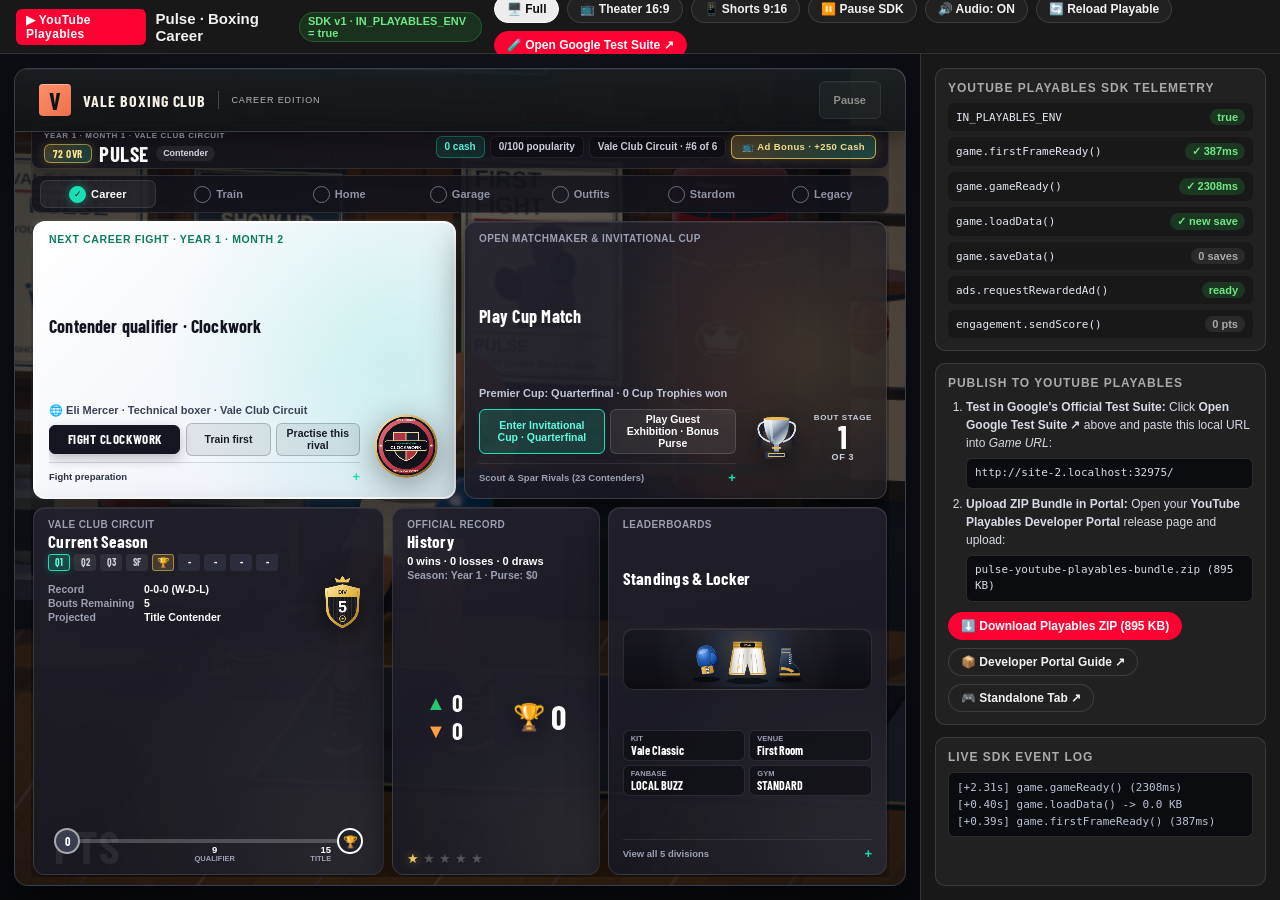
==== youtube-playables.html @ ed508083 "Deploy Pulse: Boxing Career YouTube Playables build" ====
<!doctype html>
<html lang="en">
  <head>
    <meta charset="UTF-8" />
    <meta name="viewport" content="width=device-width, initial-scale=1" />
    <title>YouTube Playables · Pulse: Boxing Career</title>
    <link rel="icon" type="image/svg+xml" href="./icon.svg" />
    <style>
      :root {
        --yt-bg: #0f0f0f;
        --yt-surface: #181818;
        --yt-elevated: #212121;
        --yt-border: rgba(255, 255, 255, 0.12);
        --yt-red: #ff0033;
        --yt-mint: #2ba640;
        --yt-gold: #f5c542;
        --yt-text: #f1f1f1;
        --yt-muted: #aaaaaa;
      }
      * { box-sizing: border-box; }
      body {
        margin: 0;
        height: 100dvh;
        display: flex;
        flex-direction: column;
        background: var(--yt-bg);
        color: var(--yt-text);
        font-family: Roboto, -apple-system, BlinkMacSystemFont, "Segoe UI", Arial, sans-serif;
        overflow: hidden;
      }
      /* Top YouTube Playables Header */
      .yt-header {
        height: 54px;
        flex-shrink: 0;
        display: flex;
        align-items: center;
        justify-content: space-between;
        padding: 0 16px;
        background: var(--yt-surface);
        border-bottom: 1px solid var(--yt-border);
        gap: 12px;
      }
      .yt-brand {
        display: flex;
        align-items: center;
        gap: 10px;
      }
      .yt-logo-pill {
        display: inline-flex;
        align-items: center;
        gap: 6px;
        padding: 4px 10px;
        border-radius: 6px;
        background: var(--yt-red);
        color: #fff;
        font-weight: 800;
        font-size: 12px;
        letter-spacing: 0.03em;
      }
      .yt-game-title {
        font-size: 15px;
        font-weight: 700;
      }
      .yt-game-sub {
        font-size: 11px;
        color: var(--yt-muted);
        padding: 2px 8px;
        border-radius: 99px;
        background: rgba(43, 166, 64, 0.18);
        color: #6ee787;
        border: 1px solid rgba(43, 166, 64, 0.4);
        font-weight: 600;
      }
      .yt-controls {
        display: flex;
        align-items: center;
        gap: 8px;
        flex-wrap: wrap;
      }
      .yt-btn {
        appearance: none;
        border: 1px solid var(--yt-border);
        background: var(--yt-elevated);
        color: var(--yt-text);
        padding: 6px 12px;
        border-radius: 18px;
        font-size: 12px;
        font-weight: 600;
        cursor: pointer;
        display: inline-flex;
        align-items: center;
        gap: 6px;
        text-decoration: none;
        transition: background 0.15s ease, border-color 0.15s ease;
      }
      .yt-btn:hover {
        background: #303030;
        border-color: rgba(255, 255, 255, 0.28);
      }
      .yt-btn[data-active="true"] {
        background: rgba(255, 255, 255, 0.92);
        color: #0f0f0f;
        border-color: #fff;
      }
      .yt-btn-primary {
        background: var(--yt-red);
        border-color: var(--yt-red);
        color: #fff;
      }
      .yt-btn-primary:hover {
        background: #d9002b;
      }
      /* Main Workspace */
      .yt-main {
        flex: 1;
        display: grid;
        grid-template-columns: 1fr 360px;
        min-height: 0;
      }
      .yt-stage-wrap {
        position: relative;
        display: flex;
        align-items: center;
        justify-content: center;
        background: radial-gradient(circle at 50% 40%, #1c1f2b 0%, #090a0f 100%);
        padding: 14px;
        min-height: 0;
        overflow: hidden;
      }
      .yt-frame-shell {
        position: relative;
        width: 100%;
        height: 100%;
        border-radius: 14px;
        overflow: hidden;
        border: 1px solid rgba(255, 255, 255, 0.16);
        box-shadow: 0 22px 60px rgba(0, 0, 0, 0.72);
        background: #101a2c;
        transition: width 0.22s ease, height 0.22s ease;
      }
      .yt-frame-shell[data-viewport="mobile"] {
        width: min(430px, 100%);
        height: min(860px, 100%);
        border-radius: 26px;
        border: 3px solid rgba(255, 255, 255, 0.22);
      }
      .yt-frame-shell[data-viewport="theater"] {
        width: min(1180px, 100%);
        height: min(680px, 100%);
      }
      iframe#playable-frame {
        width: 100%;
        height: 100%;
        border: 0;
        display: block;
      }
      /* Rewarded Video Ad Overlay inside the Playables Shell */
      .yt-ad-overlay {
        position: absolute;
        inset: 0;
        z-index: 40;
        background: rgba(8, 10, 16, 0.94);
        backdrop-filter: blur(8px);
        display: flex;
        flex-direction: column;
        align-items: center;
        justify-content: center;
        padding: 24px;
        text-align: center;
      }
      .yt-ad-overlay[hidden] { display: none; }
      .yt-ad-card {
        max-width: 440px;
        width: 100%;
        padding: 22px;
        border-radius: 16px;
        background: #181b24;
        border: 1px solid rgba(245, 197, 66, 0.48);
        box-shadow: 0 20px 50px rgba(0, 0, 0, 0.7);
      }
      .yt-ad-badge {
        display: inline-block;
        padding: 3px 10px;
        border-radius: 99px;
        background: rgba(245, 197, 66, 0.18);
        color: var(--yt-gold);
        font-size: 11px;
        font-weight: 800;
        letter-spacing: 0.08em;
        text-transform: uppercase;
      }
      .yt-ad-card h3 {
        margin: 10px 0 6px;
        font-size: 20px;
      }
      .yt-ad-card p {
        margin: 0 0 14px;
        font-size: 13px;
        color: #c7cbd6;
        line-height: 1.45;
      }
      .yt-ad-progress {
        height: 8px;
        border-radius: 99px;
        background: rgba(255, 255, 255, 0.12);
        overflow: hidden;
        margin-bottom: 16px;
      }
      .yt-ad-progress-bar {
        height: 100%;
        width: 0%;
        background: linear-gradient(90deg, #f5c542, #18e2b5);
        transition: width 0.1s linear;
      }
      .yt-ad-actions {
        display: flex;
        justify-content: center;
        gap: 10px;
      }
      /* Right Sidebar: SDK Telemetry & Upload Guide */
      .yt-sidebar {
        background: var(--yt-surface);
        border-left: 1px solid var(--yt-border);
        padding: 14px;
        overflow-y: auto;
        display: flex;
        flex-direction: column;
        gap: 12px;
      }
      .yt-panel {
        background: var(--yt-elevated);
        border: 1px solid var(--yt-border);
        border-radius: 10px;
        padding: 12px;
      }
      .yt-panel h2 {
        margin: 0 0 8px;
        font-size: 12px;
        text-transform: uppercase;
        letter-spacing: 0.08em;
        color: var(--yt-muted);
      }
      .sdk-check-list {
        display: flex;
        flex-direction: column;
        gap: 6px;
        font-size: 12px;
      }
      .sdk-item {
        display: flex;
        align-items: center;
        justify-content: space-between;
        padding: 6px 8px;
        border-radius: 6px;
        background: rgba(0, 0, 0, 0.26);
      }
      .sdk-item code {
        font-family: ui-monospace, SFMono-Regular, Menlo, monospace;
        font-size: 11px;
        color: #e3e7f2;
      }
      .sdk-status {
        font-size: 11px;
        font-weight: 700;
        padding: 2px 7px;
        border-radius: 99px;
        background: rgba(255, 255, 255, 0.08);
        color: var(--yt-muted);
      }
      .sdk-status[data-ok="true"] {
        background: rgba(43, 166, 64, 0.22);
        color: #6ee787;
      }
      .sdk-log {
        font-family: ui-monospace, SFMono-Regular, Menlo, monospace;
        font-size: 11px;
        background: #0b0c10;
        border: 1px solid var(--yt-border);
        border-radius: 6px;
        padding: 8px;
        max-height: 150px;
        overflow-y: auto;
        display: flex;
        flex-direction: column;
        gap: 4px;
        color: #b9c2d4;
      }
      .upload-steps {
        margin: 0;
        padding-left: 18px;
        font-size: 12px;
        line-height: 1.5;
        color: #d6dae4;
      }
      .upload-steps li { margin-bottom: 6px; }
      .url-copy-box {
        display: flex;
        align-items: center;
        gap: 6px;
        margin-top: 6px;
        background: #0b0c10;
        padding: 6px 8px;
        border-radius: 6px;
        border: 1px solid var(--yt-border);
        font-family: ui-monospace, SFMono-Regular, Menlo, monospace;
        font-size: 11px;
      }
      @media (max-width: 960px) {
        .yt-main { grid-template-columns: 1fr; }
        .yt-sidebar { display: none; }
      }
    </style>
  </head>
  <body>
    <header class="yt-header">
      <div class="yt-brand">
        <span class="yt-logo-pill">▶ YouTube Playables</span>
        <span class="yt-game-title">Pulse · Boxing Career</span>
        <span class="yt-game-sub" id="env-pill">SDK v1 · IN_PLAYABLES_ENV = true</span>
      </div>
      <div class="yt-controls">
        <button class="yt-btn" data-vp="full" data-active="true">🖥️ Full</button>
        <button class="yt-btn" data-vp="theater">📺 Theater 16:9</button>
        <button class="yt-btn" data-vp="mobile">📱 Shorts 9:16</button>
        <button class="yt-btn" id="btn-pause">⏸️ Pause SDK</button>
        <button class="yt-btn" id="btn-audio">🔊 Audio: ON</button>
        <button class="yt-btn" id="btn-reload">🔄 Reload Playable</button>
        <a class="yt-btn yt-btn-primary" href="https://developers.google.com/youtube/gaming/playables/test_suite" target="_blank" rel="noopener">🧪 Open Google Test Suite ↗</a>
      </div>
    </header>

    <main class="yt-main">
      <div class="yt-stage-wrap">
        <div class="yt-frame-shell" id="frame-shell" data-viewport="full">
          <iframe id="playable-frame" title="Pulse Boxing Career Playable"></iframe>
          <div class="yt-ad-overlay" id="ad-overlay" hidden>
            <div class="yt-ad-card">
              <span class="yt-ad-badge">YouTube Playables · Rewarded Ad</span>
              <h3 id="ad-title">Ringside Sponsor Broadcast</h3>
              <p id="ad-desc">Playing official YouTube Playables rewarded ad spot. Game execution & audio are paused via <code>ytgame.system.onPause</code> until the ad finishes.</p>
              <div class="yt-ad-progress"><div class="yt-ad-progress-bar" id="ad-bar"></div></div>
              <div class="yt-ad-actions">
                <button class="yt-btn yt-btn-primary" id="ad-claim-btn">✅ Complete Ad & Grant Reward</button>
                <button class="yt-btn" id="ad-skip-btn">✖ Skip Without Reward</button>
              </div>
            </div>
          </div>
        </div>
      </div>

      <aside class="yt-sidebar">
        <section class="yt-panel">
          <h2>YouTube Playables SDK Telemetry</h2>
          <div class="sdk-check-list">
            <div class="sdk-item"><code>IN_PLAYABLES_ENV</code><span class="sdk-status" data-ok="true">true</span></div>
            <div class="sdk-item"><code>game.firstFrameReady()</code><span class="sdk-status" id="st-first">waiting…</span></div>
            <div class="sdk-item"><code>game.gameReady()</code><span class="sdk-status" id="st-ready">waiting…</span></div>
            <div class="sdk-item"><code>game.loadData()</code><span class="sdk-status" id="st-load">waiting…</span></div>
            <div class="sdk-item"><code>game.saveData()</code><span class="sdk-status" id="st-save">0 saves</span></div>
            <div class="sdk-item"><code>ads.requestRewardedAd()</code><span class="sdk-status" id="st-ads" data-ok="true">ready</span></div>
            <div class="sdk-item"><code>engagement.sendScore()</code><span class="sdk-status" id="st-score">0 pts</span></div>
          </div>
        </section>

        <section class="yt-panel">
          <h2>Publish to YouTube Playables</h2>
          <ol class="upload-steps">
            <li><strong>Test in Google's Official Test Suite:</strong> Click <strong>Open Google Test Suite ↗</strong> above and paste this local URL into <em>Game URL</em>:
              <div class="url-copy-box">
                <span id="local-url-text">http://127.0.0.1:5173/</span>
              </div>
            </li>
            <li><strong>Upload ZIP Bundle in Portal:</strong> Open your <strong>YouTube Playables Developer Portal</strong> release page and upload:
              <div class="url-copy-box">pulse-youtube-playables-bundle.zip (895 KB)</div>
            </li>
          </ol>
          <div style="display:flex;gap:8px;margin-top:10px;flex-wrap:wrap">
            <a class="yt-btn yt-btn-primary" href="./pulse-youtube-playables-bundle.zip" download="pulse-youtube-playables-bundle.zip">⬇️ Download Playables ZIP (895 KB)</a>
            <a class="yt-btn" href="https://developers.google.com/youtube/gaming/playables/portal" target="_blank" rel="noopener">📦 Developer Portal Guide ↗</a>
            <a class="yt-btn" href="./index.html" target="_blank" rel="noopener">🎮 Standalone Tab ↗</a>
          </div>
        </section>

        <section class="yt-panel" style="flex:1;display:flex;flex-direction:column;min-height:140px">
          <h2>Live SDK Event Log</h2>
          <div class="sdk-log" id="sdk-log"></div>
        </section>
      </aside>
    </main>

    <script>
      const bootAt = performance.now();
      const logEl = document.getElementById('sdk-log');
      function logEvent(msg) {
        const row = document.createElement('div');
        const elapsed = ((performance.now() - bootAt) / 1000).toFixed(2);
        row.textContent = `[+${elapsed}s] ${msg}`;
        logEl.prepend(row);
      }

      const pauseListeners = new Set();
      const resumeListeners = new Set();
      const audioListeners = new Set();
      let isPaused = false;
      let audioEnabled = true;
      let saveCount = 0;
      const CLOUD_KEY = 'pulse:yt-playables-cloud:v1';

      const stFirst = document.getElementById('st-first');
      const stReady = document.getElementById('st-ready');
      const stLoad = document.getElementById('st-load');
      const stSave = document.getElementById('st-save');
      const stAds = document.getElementById('st-ads');
      const stScore = document.getElementById('st-score');

      const adOverlay = document.getElementById('ad-overlay');
      const adTitle = document.getElementById('ad-title');
      const adDesc = document.getElementById('ad-desc');
      const adBar = document.getElementById('ad-bar');
      const adClaimBtn = document.getElementById('ad-claim-btn');
      const adSkipBtn = document.getElementById('ad-skip-btn');

      function setSdkPaused(nextPaused) {
        if (isPaused === nextPaused) return;
        isPaused = nextPaused;
        const btn = document.getElementById('btn-pause');
        btn.textContent = isPaused ? '▶️ Resume SDK' : '⏸️ Pause SDK';
        btn.dataset.active = String(isPaused);
        if (isPaused) {
          logEvent('system.onPause() dispatched to game');
          pauseListeners.forEach(fn => { try { fn(); } catch {} });
        } else {
          logEvent('system.onResume() dispatched to game');
          resumeListeners.forEach(fn => { try { fn(); } catch {} });
        }
      }

      window.__PULSE_YTGAME_SIM__ = {
        IN_PLAYABLES_ENV: true,
        SDK_VERSION: '1.0.0-playables',
        game: {
          firstFrameReady() {
            const ms = Math.round(performance.now() - bootAt);
            stFirst.textContent = `✓ ${ms}ms`;
            stFirst.dataset.ok = 'true';
            logEvent(`game.firstFrameReady() (${ms}ms)`);
          },
          gameReady() {
            const ms = Math.round(performance.now() - bootAt);
            stReady.textContent = `✓ ${ms}ms`;
            stReady.dataset.ok = 'true';
            logEvent(`game.gameReady() (${ms}ms)`);
          },
          async loadData() {
            const raw = localStorage.getItem(CLOUD_KEY) || '';
            const kb = (new Blob([raw]).size / 1024).toFixed(1);
            stLoad.textContent = raw ? `✓ ${kb} KB` : '✓ new save';
            stLoad.dataset.ok = 'true';
            logEvent(`game.loadData() -> ${kb} KB`);
            return raw;
          },
          async saveData(data) {
            localStorage.setItem(CLOUD_KEY, data);
            saveCount += 1;
            const kb = (new Blob([data]).size / 1024).toFixed(1);
            stSave.textContent = `✓ ${saveCount} (${kb} KB)`;
            stSave.dataset.ok = 'true';
            logEvent(`game.saveData() #${saveCount} (${kb} KB)`);
          }
        },
        system: {
          isAudioEnabled() { return audioEnabled; },
          onPause(cb) { pauseListeners.add(cb); return () => pauseListeners.delete(cb); },
          onResume(cb) { resumeListeners.add(cb); return () => resumeListeners.delete(cb); },
          onAudioEnabledChange(cb) { audioListeners.add(cb); return () => audioListeners.delete(cb); }
        },
        ads: {
          requestRewardedAd(rewardId) {
            logEvent(`ads.requestRewardedAd("${rewardId}")`);
            stAds.textContent = `playing (${rewardId})`;
            setSdkPaused(true);
            adTitle.textContent = rewardId === 'sponsor_cash_grant'
              ? 'Sponsor Broadcast Spot (+250 Cash & +2 Popularity)'
              : 'Double Purse Bonus Ad (2× Fight / Drill Cash)';
            adDesc.textContent = `Reward ID: "${rewardId}" · Game paused via ytgame.system.onPause().`;
            adOverlay.hidden = false;
            adBar.style.width = '0%';
            return new Promise(resolve => {
              let progress = 0;
              const timer = setInterval(() => {
                progress = Math.min(100, progress + 5);
                adBar.style.width = `${progress}%`;
              }, 100);
              const finish = (granted) => {
                clearInterval(timer);
                adOverlay.hidden = true;
                stAds.textContent = granted ? `✓ earned (${rewardId})` : `skipped (${rewardId})`;
                stAds.dataset.ok = String(granted);
                logEvent(`ads.requestRewardedAd("${rewardId}") -> ${granted}`);
                resolve(granted);
                setTimeout(() => setSdkPaused(false), 60);
              };
              adClaimBtn.onclick = () => finish(true);
              adSkipBtn.onclick = () => finish(false);
            });
          }
        },
        engagement: {
          async sendScore(scoreObj) {
            const val = scoreObj && typeof scoreObj.value === 'number' ? scoreObj.value : 0;
            stScore.textContent = `✓ ${val} pts`;
            stScore.dataset.ok = 'true';
            logEvent(`engagement.sendScore({ value: ${val} })`);
          }
        }
      };

      const frame = document.getElementById('playable-frame');
      frame.src = './index.html?playables_sim=1';
      const urlText = document.getElementById('local-url-text');
      if (urlText) urlText.textContent = new URL('./', window.location.href).href;

      document.querySelectorAll('[data-vp]').forEach(btn => {
        btn.addEventListener('click', () => {
          document.querySelectorAll('[data-vp]').forEach(b => b.dataset.active = 'false');
          btn.dataset.active = 'true';
          document.getElementById('frame-shell').dataset.viewport = btn.dataset.vp;
        });
      });

      document.getElementById('btn-pause').addEventListener('click', () => setSdkPaused(!isPaused));
      document.getElementById('btn-audio').addEventListener('click', (e) => {
        audioEnabled = !audioEnabled;
        e.currentTarget.textContent = audioEnabled ? '🔊 Audio: ON' : '🔇 Audio: MUTED';
        logEvent(`system.onAudioEnabledChange(${audioEnabled})`);
        audioListeners.forEach(fn => { try { fn(audioEnabled); } catch {} });
      });
      document.getElementById('btn-reload').addEventListener('click', () => {
        logEvent('Reloading Playable iframe…');
        frame.contentWindow.location.reload();
      });
    </script>
  </body>
</html>
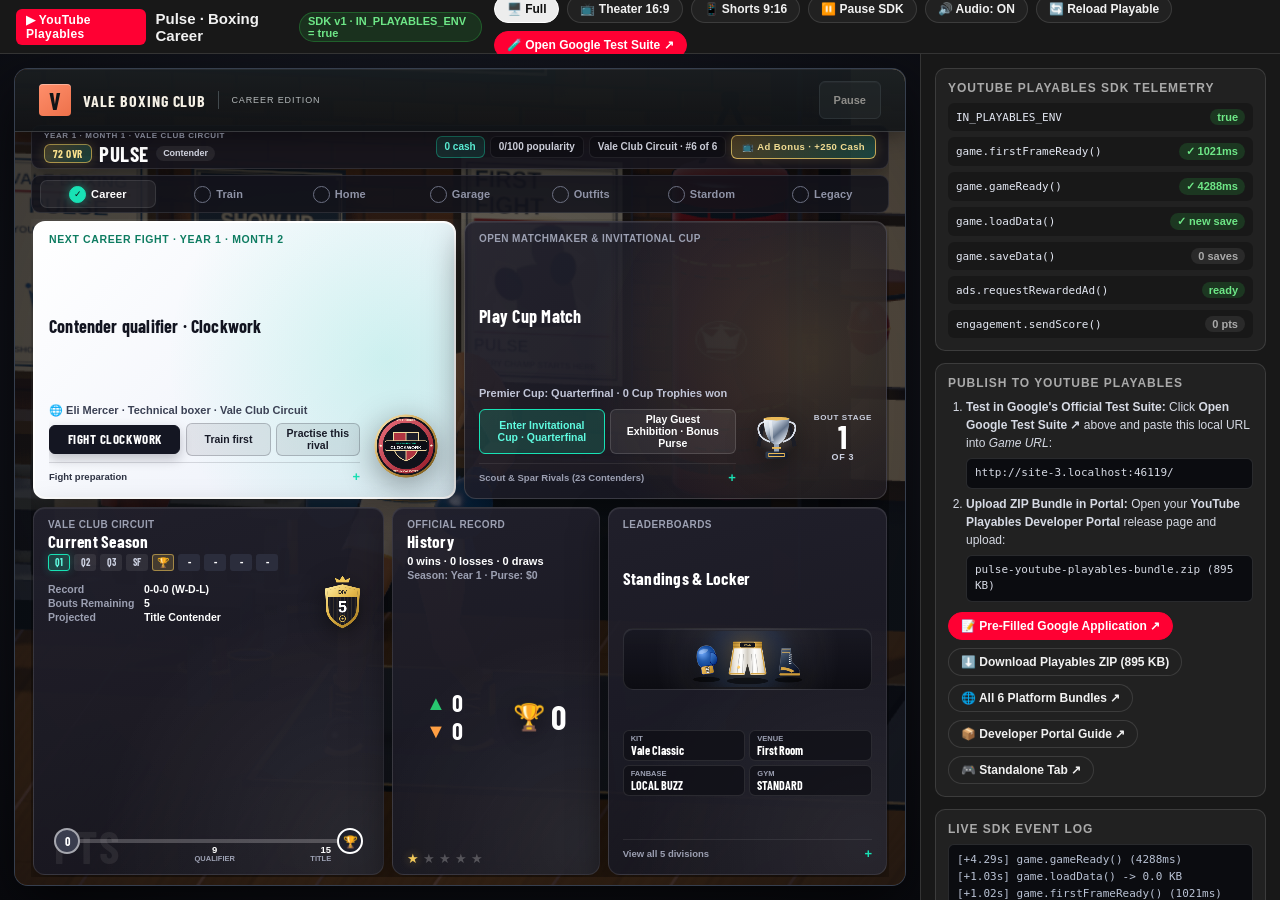
==== commit 40528335: "Publish all 6 platform ZIPs and required store cover thumbnails" ====
--- a/youtube-playables.html
+++ b/youtube-playables.html
@@ -375,7 +375,9 @@
             </li>
           </ol>
           <div style="display:flex;gap:8px;margin-top:10px;flex-wrap:wrap">
-            <a class="yt-btn yt-btn-primary" href="./pulse-youtube-playables-bundle.zip" download="pulse-youtube-playables-bundle.zip">⬇️ Download Playables ZIP (895 KB)</a>
+            <a class="yt-btn yt-btn-primary" href="https://docs.google.com/forms/d/e/1FAIpQLSdvdQ0lgIq2369aemj1O6w8R8FwGn9O5ARRGODDDUbVINCRJQ/viewform?usp=pp_url&entry.946202806=I+understand+the+bullet+points+listed+above.&entry.1238541471=Game+development+tool%2Fdocumentation&entry.294700704=N%2FA&entry.910090299=N%2FA&entry.1755701106=Hrushikesh+Patil&entry.368585535=Independent+Game+Developer&entry.1176360689=patilrishi1998%40gmail.com&entry.721051248=Pulse%3A+Boxing+Career+%E2%80%94+Live+Hosted+Game%3A+https%3A%2F%2Fpatilrishi1998-hru.github.io%2Fpulse-boxing-playables%2F+%7C+YouTube+Playables+SDK+Showcase%3A+https%3A%2F%2Fpatilrishi1998-hru.github.io%2Fpulse-boxing-playables%2Fyoutube-playables.html&entry.1300231576=1&entry.1134148822=Pulse%3A+Boxing+Career+is+a+3D+HTML5%2FWebGL+%28Three.js+%2B+TypeScript%29+boxing+%26+career+management+game+built+natively+for+YouTube+Playables+%28895+KB+ZIP+bundle%2C+full+ytgame+v1+SDK+integration%3A+firstFrameReady%2C+gameReady%2C+cloud+saves+via+saveData%2FloadData%2C+pause%2Fresume%2Faudio+lifecycle+hooks%2C+engagement+score+reporting%2C+and+rewarded+ads%29.+Includes+8+distinct+3D+punch+animations%2C+signature+3-step+combo+rows%2C+rhythm+training+drills+%28Heavy+Bag%2C+Jump+Rope%2C+Counter+Lab%29%2C+5+championship+leagues%2C+15+rivals%2C+and+Blender+4.5+3D+showcases.&entry.398088026=1%2B+%281+-+100%29&entry.2114582028=Web+%28Facebook%2C+Itch.io%2C+etc.%29&entry.1496190260=Build+community&entry.1496190260=Exposure&entry.1496190260=Monetization" target="_blank" rel="noopener">📝 Pre-Filled Google Application ↗</a>
+            <a class="yt-btn" href="./pulse-youtube-playables-bundle.zip" download="pulse-youtube-playables-bundle.zip">⬇️ Download Playables ZIP (895 KB)</a>
+            <a class="yt-btn" href="./platforms.html" target="_blank" rel="noopener">🌐 All 6 Platform Bundles ↗</a>
             <a class="yt-btn" href="https://developers.google.com/youtube/gaming/playables/portal" target="_blank" rel="noopener">📦 Developer Portal Guide ↗</a>
             <a class="yt-btn" href="./index.html" target="_blank" rel="noopener">🎮 Standalone Tab ↗</a>
           </div>
